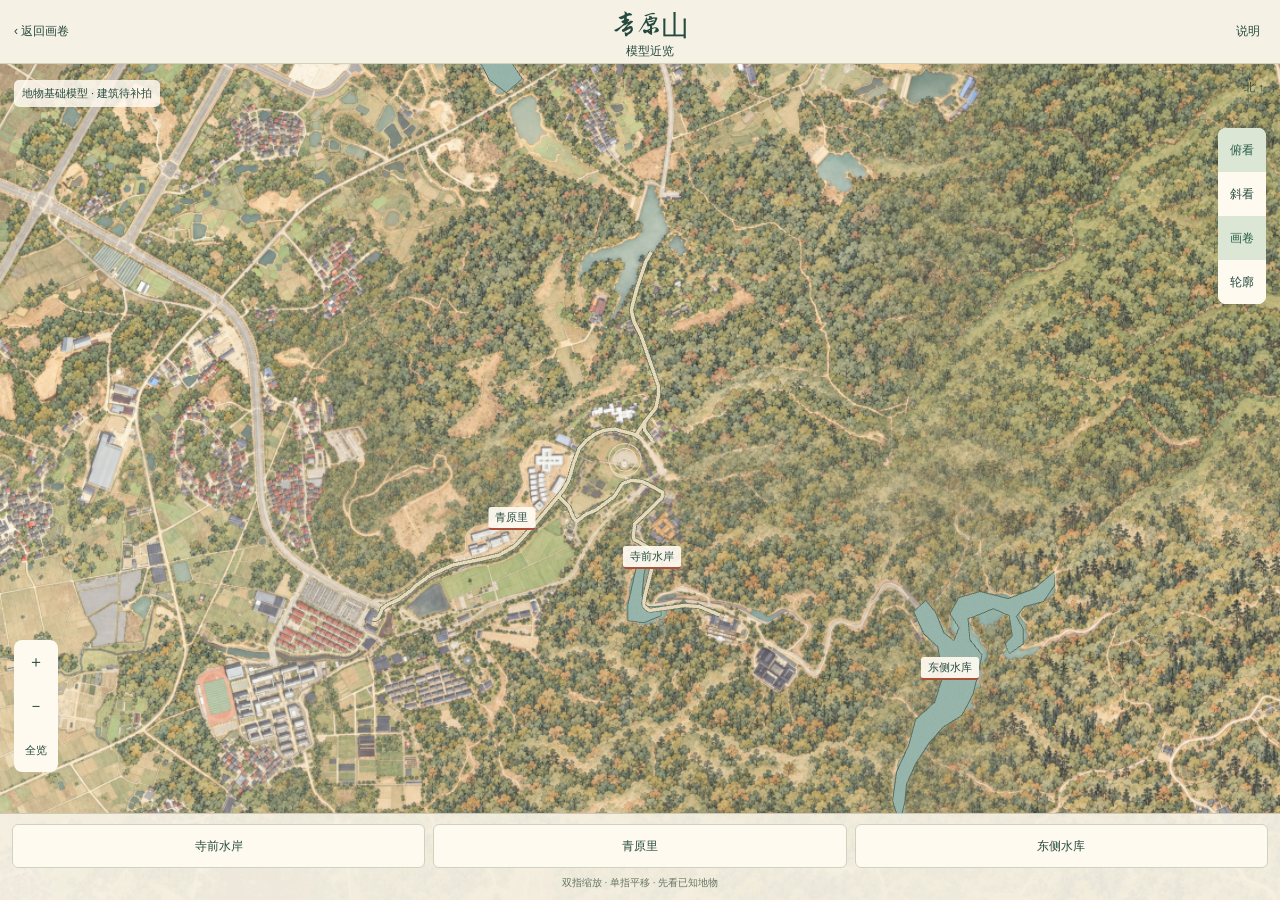
==== qingyuan-map/near.html @ e9b6bbbb "Improve mobile map pixels, restore reference routes, add Blender foundation viewer" ====
<!doctype html><html lang="zh-CN"><head><meta charset="utf-8"><meta name="viewport" content="width=device-width,initial-scale=1,viewport-fit=cover"><title>青原山 · 模型近览</title><meta name="theme-color" content="#f6f1e5"><link rel="stylesheet" href="near.css?v=20261025hd"><script type="importmap">{"imports":{"three":"./vendor/three/three.module.js","three/addons/":"./vendor/three/addons/"}}</script></head><body>
<header><a href="preview.html" aria-label="返回导览地图">‹ 返回画卷</a><h1>青原山<span>模型近览</span></h1><button id="help" aria-label="模型说明">说明</button></header>
<main id="scene" aria-label="可拖动缩放的水墨地图模型"><p id="loading" role="status">正在展开山水…</p><div id="labels" aria-hidden="true"></div></main>
<div class="top-note">地物基础模型 · 建筑待补拍</div><div class="north">北 ↑</div>
<nav class="look-controls" aria-label="模型视角"><button id="top" aria-pressed="true">俯看</button><button id="tilt" aria-pressed="false">斜看</button><button id="texture" aria-pressed="true">画卷</button><button id="linework" aria-pressed="false">轮廓</button></nav>
<div class="zoom"><button id="zoom-in" aria-label="放大模型">＋</button><button id="zoom-out" aria-label="缩小模型">－</button><button id="reset">全览</button></div>
<footer><button data-focus="temple">寺前水岸</button><button data-focus="market">青原里</button><button data-focus="lake">东侧水库</button><p id="detail">双指缩放 · 单指平移 · 原画纹理有像素上限</p></footer>
<dialog id="info"><h2>这次先建好地物基础</h2><p>道路来自留存的百度步行路径；水岸与广场轮廓依据已有影像描摹。均未现场测量。</p><p>目前是平面地物模型，没有编造山体高程和建筑高度。放大时几何轮廓保持清晰，原画纹理仍有自身的分辨率上限。</p><p>周四补拍入口、建筑各面、屋顶细节及尺度参照后，再逐处加入建筑模型。</p><p class="muted">卫星来源：项目已有百度地图影像；水墨画稿为原项目制作。</p><button id="close-info">继续近览</button></dialog>
<script type="module" src="near.mjs?v=20261025hd"></script></body></html>
---- qingyuan-map/near.css ----
@font-face{font-family:QingyuanBrush;src:url('assets/guide/qingyuan-brush.woff2') format('woff2');font-display:swap}*{box-sizing:border-box}html,body{margin:0;height:100%;overflow:hidden;background:#e9e2cd;color:#254a3e;font-family:'Microsoft YaHei',sans-serif}button,a{-webkit-tap-highlight-color:transparent;touch-action:manipulation}button{font:inherit;color:inherit;border:0;cursor:pointer;background:#fffaf0;min-height:44px}button:focus-visible,a:focus-visible{outline:3px solid #ab503a;outline-offset:2px}button:disabled{opacity:.4}header{height:calc(64px + env(safe-area-inset-top));padding:env(safe-area-inset-top) 14px 0;display:flex;align-items:center;justify-content:space-between;background:#f6f1e5;position:relative;z-index:3;border-bottom:1px solid #d3d2bb}header a{font-size:12px;color:inherit;text-decoration:none;padding:12px 0}header h1{font-family:QingyuanBrush,KaiTi,serif;font-size:28px;font-weight:400;margin:0}header h1 span{font-family:KaiTi,serif;font-size:12px;display:block;text-align:center;line-height:1}header button{background:none;font-size:12px}#scene{position:absolute;inset:calc(64px + env(safe-area-inset-top)) 0 0;touch-action:none}#scene canvas{display:block;width:100%;height:100%;outline:none}#loading{position:absolute;left:50%;top:45%;transform:translate(-50%,-50%);z-index:4;background:#fffaf0;padding:14px 18px;border-radius:8px;font-size:14px;max-width:85%;width:max-content}#loading:empty{display:none}.top-note,.north{position:absolute;top:calc(80px + env(safe-area-inset-top));font-size:11px;pointer-events:none}.top-note{left:14px;padding:6px 8px;background:#fffaf0dc;border-radius:5px}.north{right:16px}.look-controls{position:absolute;right:14px;top:calc(128px + env(safe-area-inset-top));display:flex;flex-direction:column;background:#fffaf0;border-radius:8px;overflow:hidden;box-shadow:0 2px 10px #23403216}.look-controls button{font-size:12px;padding:8px 12px}.look-controls button[aria-pressed=true]{background:#dce6d5;color:#275d48}.zoom{position:absolute;left:14px;bottom:calc(128px + env(safe-area-inset-bottom));display:flex;flex-direction:column;border-radius:8px;overflow:hidden}.zoom button{width:44px}.zoom #reset{font-size:11px}footer{position:absolute;bottom:0;width:100%;padding:10px 12px calc(10px + env(safe-area-inset-bottom));background:#f6f1e5ed;display:flex;flex-wrap:wrap;gap:8px;border-top:1px solid #ccc9b7}footer button{flex:1;padding:8px;font-size:12px;border:1px solid #ced3bf;border-radius:6px}footer p{font-size:10px;color:#667562;margin:0;width:100%;text-align:center}dialog{border:0;border-radius:16px;background:#fffaf0;color:#254a3e;padding:24px;max-width:360px;width:calc(100% - 32px);box-shadow:0 12px 60px #102c2533}dialog::backdrop{background:#21392b55}dialog h2{font-family:KaiTi,serif;font-size:22px;margin:0 0 18px}dialog p{line-height:1.8;font-size:13px}dialog .muted{font-size:11px;color:#6e7769}dialog button{background:#285d49;color:#fffaf0;padding:8px 16px;border-radius:7px;width:100%}#labels{position:absolute;inset:0;pointer-events:none;overflow:hidden}.map-label{position:absolute;transform:translate(-50%,-100%);white-space:nowrap;background:#fffaf0ee;font-size:11px;padding:3px 7px;border-radius:3px;border-bottom:2px solid #ab503a}.map-label small{display:block;font-size:9px;color:#777b68;text-align:center}
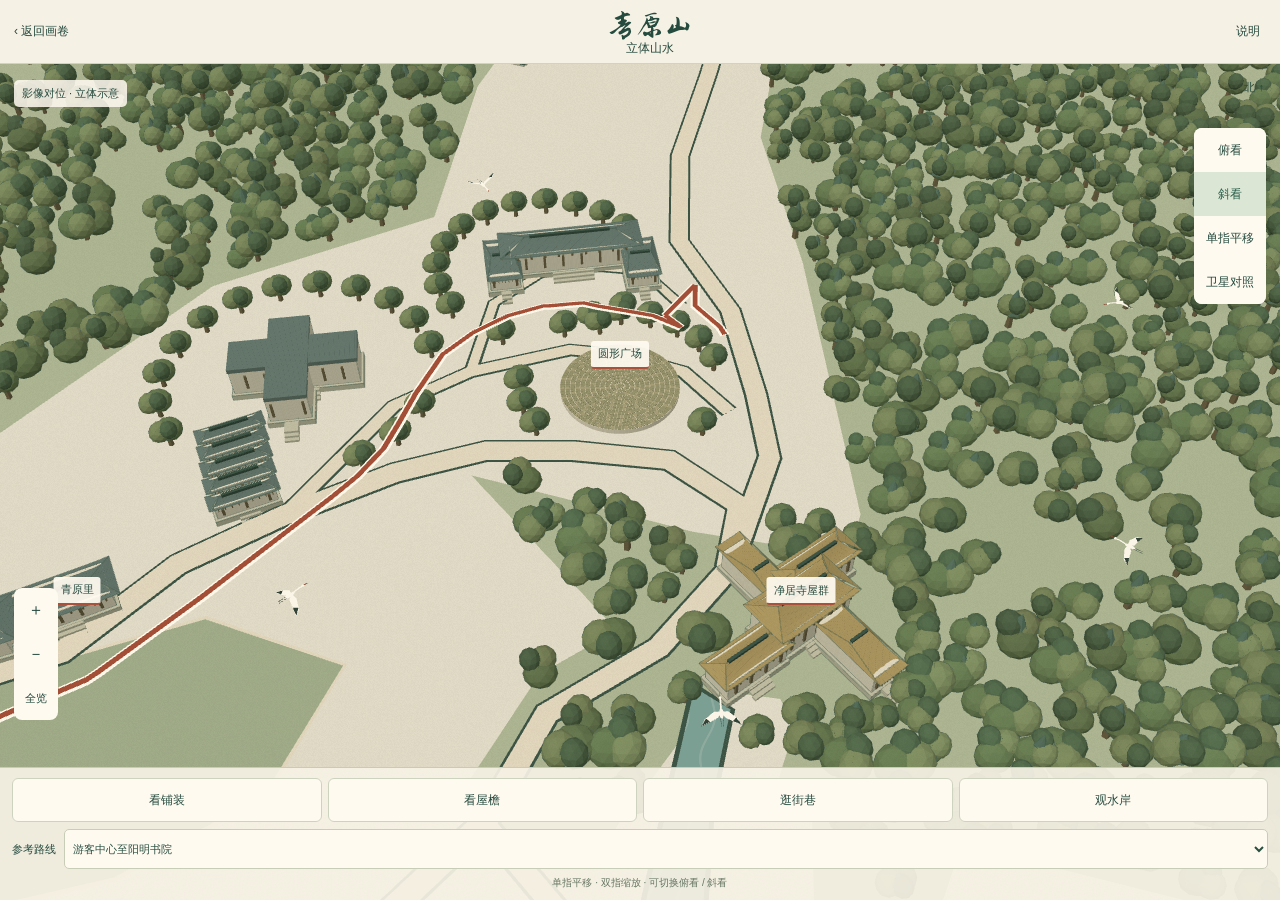
==== commit 3fa9723b: "Add ink-coloured 3D scenic geometry, progressive close views and visible walking routes" ====
--- a/qingyuan-map/near.html
+++ b/qingyuan-map/near.html
@@ -1,9 +1,9 @@
-<!doctype html><html lang="zh-CN"><head><meta charset="utf-8"><meta name="viewport" content="width=device-width,initial-scale=1,viewport-fit=cover"><title>青原山 · 模型近览</title><meta name="theme-color" content="#f6f1e5"><link rel="stylesheet" href="near.css?v=20261025hd"><script type="importmap">{"imports":{"three":"./vendor/three/three.module.js","three/addons/":"./vendor/three/addons/"}}</script></head><body>
-<header><a href="preview.html" aria-label="返回导览地图">‹ 返回画卷</a><h1>青原山<span>模型近览</span></h1><button id="help" aria-label="模型说明">说明</button></header>
-<main id="scene" aria-label="可拖动缩放的水墨地图模型"><p id="loading" role="status">正在展开山水…</p><div id="labels" aria-hidden="true"></div></main>
-<div class="top-note">地物基础模型 · 建筑待补拍</div><div class="north">北 ↑</div>
-<nav class="look-controls" aria-label="模型视角"><button id="top" aria-pressed="true">俯看</button><button id="tilt" aria-pressed="false">斜看</button><button id="texture" aria-pressed="true">画卷</button><button id="linework" aria-pressed="false">轮廓</button></nav>
+<!doctype html><html lang="zh-CN"><head><meta charset="utf-8"><meta name="viewport" content="width=device-width,initial-scale=1,viewport-fit=cover"><title>青原山 · 立体山水</title><meta name="theme-color" content="#f6f1e5"><link rel="stylesheet" href="near.css?v=20261025scene"><script type="importmap">{"imports":{"three":"./vendor/three/three.module.js","three/addons/":"./vendor/three/addons/"}}</script></head><body>
+<header><a href="preview.html?v=20261025scene" aria-label="返回导览地图">‹ 返回画卷</a><h1>青原山<span>立体山水</span></h1><button id="help" aria-label="模型说明">说明</button></header>
+<main id="scene" aria-label="可拖动缩放的水墨三维地图"><p id="loading" role="status">正在展开立体山水…</p><div id="labels"></div></main>
+<div class="top-note">影像对位 · 立体示意</div><div class="north">北 ↑</div>
+<nav class="look-controls" aria-label="模型视角"><button id="top" aria-pressed="false">俯看</button><button id="tilt" aria-pressed="true">斜看</button><button id="rotate" aria-pressed="false">单指平移</button><button id="satellite" aria-pressed="false">卫星对照</button></nav>
 <div class="zoom"><button id="zoom-in" aria-label="放大模型">＋</button><button id="zoom-out" aria-label="缩小模型">－</button><button id="reset">全览</button></div>
-<footer><button data-focus="temple">寺前水岸</button><button data-focus="market">青原里</button><button data-focus="lake">东侧水库</button><p id="detail">双指缩放 · 单指平移 · 原画纹理有像素上限</p></footer>
-<dialog id="info"><h2>这次先建好地物基础</h2><p>道路来自留存的百度步行路径；水岸与广场轮廓依据已有影像描摹。均未现场测量。</p><p>目前是平面地物模型，没有编造山体高程和建筑高度。放大时几何轮廓保持清晰，原画纹理仍有自身的分辨率上限。</p><p>周四补拍入口、建筑各面、屋顶细节及尺度参照后，再逐处加入建筑模型。</p><p class="muted">卫星来源：项目已有百度地图影像；水墨画稿为原项目制作。</p><button id="close-info">继续近览</button></dialog>
-<script type="module" src="near.mjs?v=20261025hd"></script></body></html>
+<footer><div class="focus-buttons"><button data-focus="plaza">看铺装</button><button data-focus="temple">看屋檐</button><button data-focus="market">逛街巷</button><button data-focus="lake">观水岸</button></div><label class="route-select">参考路线<select id="route-choice"><option value="">暂不显示</option></select></label><p id="detail">单指平移 · 双指缩放 · 点选地物可近看</p></footer>
+<dialog id="info"><h2>走近一幅立体山水</h2><p>道路、水岸、广场和建筑体块按现有卫星影像对位；树木以林地区域布置。近看时显示独立屋檐、树冠、地砖与水纹几何。</p><p>建筑高度、屋檐细节、单株树位置为风格化示意，待现场照片与尺度资料校正。底面没有实测高程，不代表山地地形模型。</p><p>游线来自留存的百度步行路径，未现场核验。切换卫星可对照同一平面位置。</p><p class="muted">影像来源：项目已有百度地图影像，2026-10-22 留存。细节层通过 Three.js 绘制。</p><button id="close-info">继续近览</button></dialog>
+<script type="module" src="near-scene.mjs?v=20261025scene"></script></body></html>
--- a/qingyuan-map/near.css
+++ b/qingyuan-map/near.css
@@ -1 +1,3 @@
 @font-face{font-family:QingyuanBrush;src:url('assets/guide/qingyuan-brush.woff2') format('woff2');font-display:swap}*{box-sizing:border-box}html,body{margin:0;height:100%;overflow:hidden;background:#e9e2cd;color:#254a3e;font-family:'Microsoft YaHei',sans-serif}button,a{-webkit-tap-highlight-color:transparent;touch-action:manipulation}button{font:inherit;color:inherit;border:0;cursor:pointer;background:#fffaf0;min-height:44px}button:focus-visible,a:focus-visible{outline:3px solid #ab503a;outline-offset:2px}button:disabled{opacity:.4}header{height:calc(64px + env(safe-area-inset-top));padding:env(safe-area-inset-top) 14px 0;display:flex;align-items:center;justify-content:space-between;background:#f6f1e5;position:relative;z-index:3;border-bottom:1px solid #d3d2bb}header a{font-size:12px;color:inherit;text-decoration:none;padding:12px 0}header h1{font-family:QingyuanBrush,KaiTi,serif;font-size:28px;font-weight:400;margin:0}header h1 span{font-family:KaiTi,serif;font-size:12px;display:block;text-align:center;line-height:1}header button{background:none;font-size:12px}#scene{position:absolute;inset:calc(64px + env(safe-area-inset-top)) 0 0;touch-action:none}#scene canvas{display:block;width:100%;height:100%;outline:none}#loading{position:absolute;left:50%;top:45%;transform:translate(-50%,-50%);z-index:4;background:#fffaf0;padding:14px 18px;border-radius:8px;font-size:14px;max-width:85%;width:max-content}#loading:empty{display:none}.top-note,.north{position:absolute;top:calc(80px + env(safe-area-inset-top));font-size:11px;pointer-events:none}.top-note{left:14px;padding:6px 8px;background:#fffaf0dc;border-radius:5px}.north{right:16px}.look-controls{position:absolute;right:14px;top:calc(128px + env(safe-area-inset-top));display:flex;flex-direction:column;background:#fffaf0;border-radius:8px;overflow:hidden;box-shadow:0 2px 10px #23403216}.look-controls button{font-size:12px;padding:8px 12px}.look-controls button[aria-pressed=true]{background:#dce6d5;color:#275d48}.zoom{position:absolute;left:14px;bottom:calc(128px + env(safe-area-inset-bottom));display:flex;flex-direction:column;border-radius:8px;overflow:hidden}.zoom button{width:44px}.zoom #reset{font-size:11px}footer{position:absolute;bottom:0;width:100%;padding:10px 12px calc(10px + env(safe-area-inset-bottom));background:#f6f1e5ed;display:flex;flex-wrap:wrap;gap:8px;border-top:1px solid #ccc9b7}footer button{flex:1;padding:8px;font-size:12px;border:1px solid #ced3bf;border-radius:6px}footer p{font-size:10px;color:#667562;margin:0;width:100%;text-align:center}dialog{border:0;border-radius:16px;background:#fffaf0;color:#254a3e;padding:24px;max-width:360px;width:calc(100% - 32px);box-shadow:0 12px 60px #102c2533}dialog::backdrop{background:#21392b55}dialog h2{font-family:KaiTi,serif;font-size:22px;margin:0 0 18px}dialog p{line-height:1.8;font-size:13px}dialog .muted{font-size:11px;color:#6e7769}dialog button{background:#285d49;color:#fffaf0;padding:8px 16px;border-radius:7px;width:100%}#labels{position:absolute;inset:0;pointer-events:none;overflow:hidden}.map-label{position:absolute;transform:translate(-50%,-100%);white-space:nowrap;background:#fffaf0ee;font-size:11px;padding:3px 7px;border-radius:3px;border-bottom:2px solid #ab503a}.map-label small{display:block;font-size:9px;color:#777b68;text-align:center}
+
+@font-face{font-family:QingyuanTitle;src:url('assets/guide/qingyuan-title.woff2') format('woff2');font-display:swap}header h1{font-family:QingyuanTitle,KaiTi,serif;font-size:32px}#labels .map-label{pointer-events:auto;min-height:28px;cursor:pointer}.focus-buttons{display:flex;gap:6px;width:100%}.focus-buttons button{min-width:0}.route-select{display:flex;align-items:center;gap:8px;width:100%;font-size:11px}.route-select select{flex:1;min-width:0;min-height:40px;border:1px solid #c8cdb7;background:#fffaf0;border-radius:5px;color:#284f40;font-size:11px;padding:4px}.zoom{bottom:calc(180px + env(safe-area-inset-bottom))}footer{gap:7px}.look-controls button{min-width:58px}#scene{bottom:0}
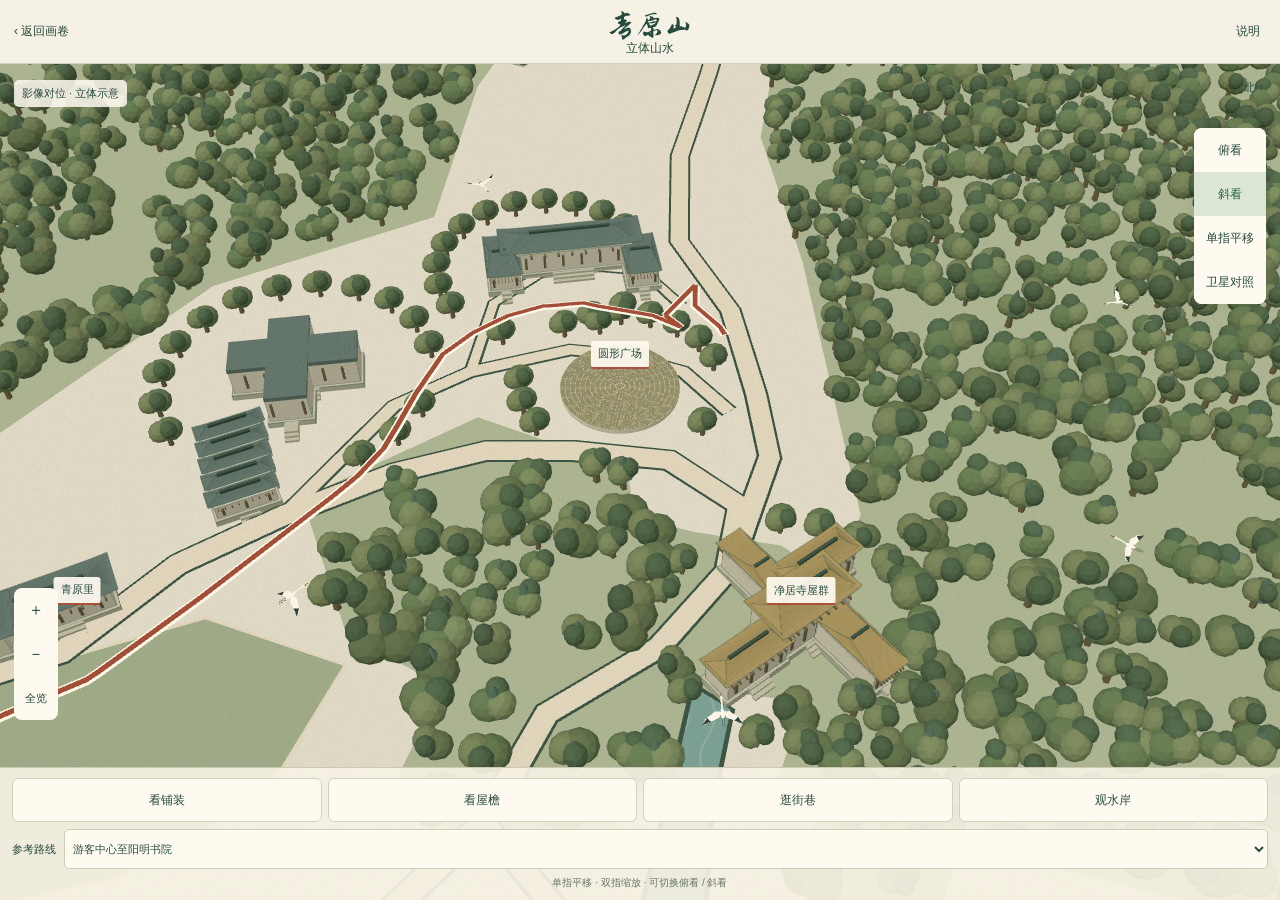
==== commit 6a1251fe: "Add ink-coloured 3D scenic geometry, progressive close views and visible walking routes" ====
--- a/qingyuan-map/near.html
+++ b/qingyuan-map/near.html
@@ -1,9 +1,9 @@
-<!doctype html><html lang="zh-CN"><head><meta charset="utf-8"><meta name="viewport" content="width=device-width,initial-scale=1,viewport-fit=cover"><title>青原山 · 立体山水</title><meta name="theme-color" content="#f6f1e5"><link rel="stylesheet" href="near.css?v=20261025scene"><script type="importmap">{"imports":{"three":"./vendor/three/three.module.js","three/addons/":"./vendor/three/addons/"}}</script></head><body>
-<header><a href="preview.html?v=20261025scene" aria-label="返回导览地图">‹ 返回画卷</a><h1>青原山<span>立体山水</span></h1><button id="help" aria-label="模型说明">说明</button></header>
+<!doctype html><html lang="zh-CN"><head><meta charset="utf-8"><meta name="viewport" content="width=device-width,initial-scale=1,viewport-fit=cover"><title>青原山 · 立体山水</title><meta name="theme-color" content="#f6f1e5"><link rel="stylesheet" href="near.css?v=20261025scene2"><script type="importmap">{"imports":{"three":"./vendor/three/three.module.js","three/addons/":"./vendor/three/addons/"}}</script></head><body>
+<header><a href="preview.html?v=20261025scene2" aria-label="返回导览地图">‹ 返回画卷</a><h1>青原山<span>立体山水</span></h1><button id="help" aria-label="模型说明">说明</button></header>
 <main id="scene" aria-label="可拖动缩放的水墨三维地图"><p id="loading" role="status">正在展开立体山水…</p><div id="labels"></div></main>
 <div class="top-note">影像对位 · 立体示意</div><div class="north">北 ↑</div>
 <nav class="look-controls" aria-label="模型视角"><button id="top" aria-pressed="false">俯看</button><button id="tilt" aria-pressed="true">斜看</button><button id="rotate" aria-pressed="false">单指平移</button><button id="satellite" aria-pressed="false">卫星对照</button></nav>
 <div class="zoom"><button id="zoom-in" aria-label="放大模型">＋</button><button id="zoom-out" aria-label="缩小模型">－</button><button id="reset">全览</button></div>
 <footer><div class="focus-buttons"><button data-focus="plaza">看铺装</button><button data-focus="temple">看屋檐</button><button data-focus="market">逛街巷</button><button data-focus="lake">观水岸</button></div><label class="route-select">参考路线<select id="route-choice"><option value="">暂不显示</option></select></label><p id="detail">单指平移 · 双指缩放 · 点选地物可近看</p></footer>
 <dialog id="info"><h2>走近一幅立体山水</h2><p>道路、水岸、广场和建筑体块按现有卫星影像对位；树木以林地区域布置。近看时显示独立屋檐、树冠、地砖与水纹几何。</p><p>建筑高度、屋檐细节、单株树位置为风格化示意，待现场照片与尺度资料校正。底面没有实测高程，不代表山地地形模型。</p><p>游线来自留存的百度步行路径，未现场核验。切换卫星可对照同一平面位置。</p><p class="muted">影像来源：项目已有百度地图影像，2026-10-22 留存。细节层通过 Three.js 绘制。</p><button id="close-info">继续近览</button></dialog>
-<script type="module" src="near-scene.mjs?v=20261025scene"></script></body></html>+<script type="module" src="near-scene.mjs?v=20261025scene2"></script></body></html>
